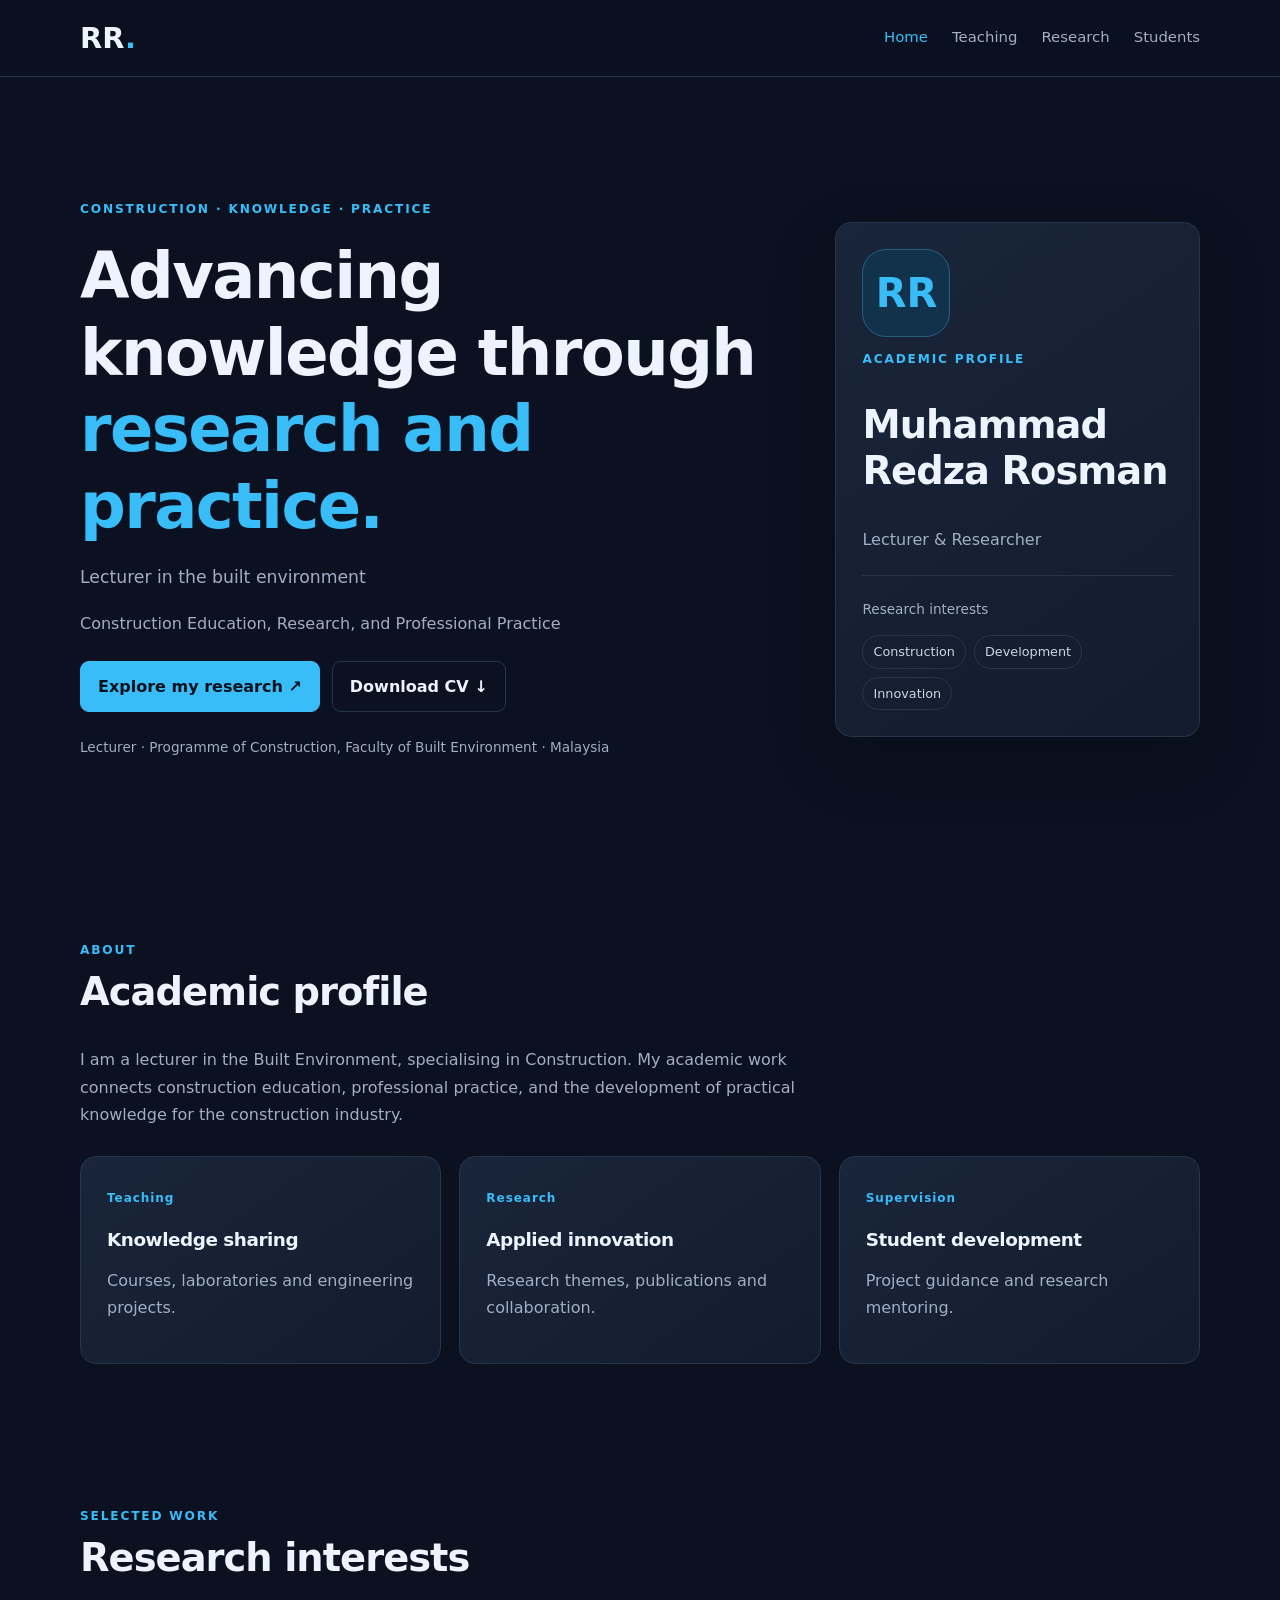
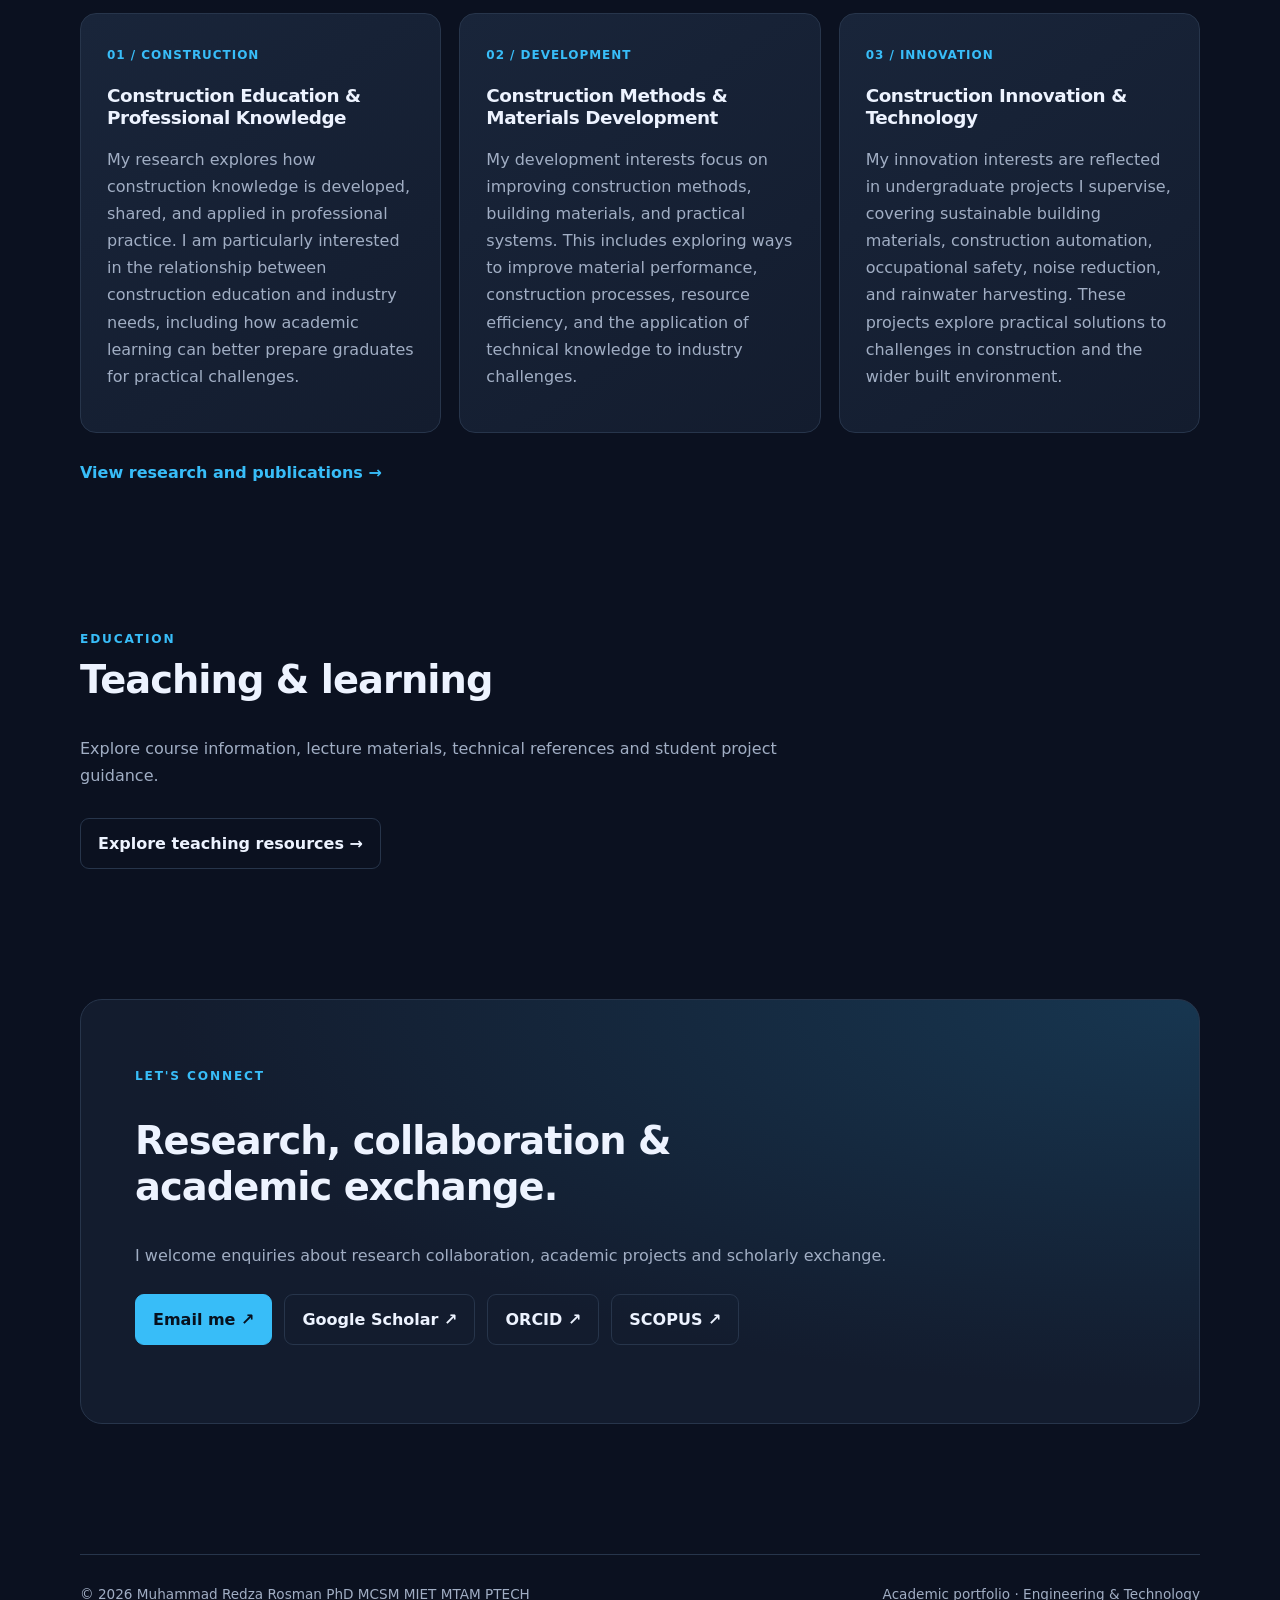
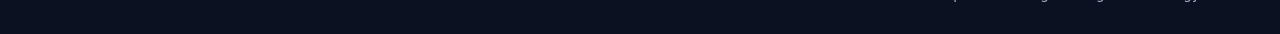
==== index.html @ bf87e96a "Update index.html" ====
<!DOCTYPE html>
<html lang="en">
<head>
  <meta charset="UTF-8">
  <meta name="viewport" content="width=device-width, initial-scale=1">
  <meta name="description" content="Redza Rosman, Academic profile, construction, knowledge, practice.">
  <title>Redza Rosman | Lecturer & Researcher</title>
  <link rel="stylesheet" href="style.css">
</head>
<body>
  <header class="site-header">
    <nav class="nav container" aria-label="Main navigation">
      <a class="brand" href="index.html">RR<span>.</span></a>
      <div class="nav-links">
        <a href="index.html" aria-current="page">Home</a>
        <a href="teaching.html">Teaching</a>
        <a href="research.html">Research</a>
        <a href="students.html">Students</a>
      </div>
    </nav>
  </header>

  <main>
    <section class="hero container">
      <div class="hero-copy">
        <p class="eyebrow">CONSTRUCTION · KNOWLEDGE · PRACTICE</p>
        <h1>Advancing knowledge through <span>research and practice.</span></h1>
        <p class="lead">
          Lecturer in the built environment</p>
        <p>Construction Education, Research, and Professional Practice</p>
        </p>
        <div class="actions">
          <a class="button primary" href="research.html">Explore my research ↗</a>
          <a class="button secondary" href="assets/cv.pdf">Download CV ↓</a>
        </div>
        <p class="muted small">Lecturer · Programme of Construction, Faculty of Built Environment · Malaysia</p>
      </div>
      <aside class="profile-card">
        <div class="avatar">RR</div>
        <p class="eyebrow">ACADEMIC PROFILE</p>
        <h2>Muhammad Redza Rosman</h2>
        <p class="muted">Lecturer & Researcher</p>
        <div class="profile-line"></div>
        <p class="small">Research interests</p>
        <div class="tags">
          <span>Construction</span>
          <span>Development</span>
          <span>Innovation</span>
        </div>
      </aside>
    </section>

    <section class="section container" id="about">
      <div class="section-heading">
        <p class="eyebrow">ABOUT</p>
        <h2>Academic profile</h2>
      </div>
      <p class="section-intro">
        I am a lecturer in the Built Environment, specialising in Construction. My academic work connects construction education, professional practice, and the development of practical knowledge for the construction industry.
      </p>
      <div class="stats-grid">
        <article class="stat-card">
          <span class="stat-label">Teaching</span>
          <h3>Knowledge sharing</h3>
          <p>Courses, laboratories and engineering projects.</p>
        </article>
        <article class="stat-card">
          <span class="stat-label">Research</span>
          <h3>Applied innovation</h3>
          <p>Research themes, publications and collaboration.</p>
        </article>
        <article class="stat-card">
          <span class="stat-label">Supervision</span>
          <h3>Student development</h3>
          <p>Project guidance and research mentoring.</p>
        </article>
      </div>
    </section>

    <section class="section container" id="research">
      <div class="section-heading">
        <p class="eyebrow">SELECTED WORK</p>
        <h2>Research interests</h2>
      </div>
      <div class="card-grid">
        <article class="content-card">
          <span class="card-number">01 / CONSTRUCTION</span>
          <h3>Construction Education & Professional Knowledge</h3>
          <p>My research explores how construction knowledge is developed, shared, and applied in professional practice. I am particularly interested in the relationship between construction education and industry needs, including how academic learning can better prepare graduates for practical challenges.</p>
        </article>
        <article class="content-card">
          <span class="card-number">02 / DEVELOPMENT</span>
          <h3>Construction Methods & Materials Development</h3>
          <p>My development interests focus on improving construction methods, building materials, and practical systems. This includes exploring ways to improve material performance, construction processes, resource efficiency, and the application of technical knowledge to industry challenges.</p>
        </article>
        <article class="content-card">
          <span class="card-number">03 / INNOVATION</span>
          <h3>Construction Innovation & Technology</h3>
          <p>My innovation interests are reflected in undergraduate projects I supervise, covering sustainable building materials, construction automation, occupational safety, noise reduction, and rainwater harvesting. These projects explore practical solutions to challenges in construction and the wider built environment.</p>
        </article>
      </div>
      <a class="text-link" href="research.html">View research and publications →</a>
    </section>

    <section class="section container" id="teaching">
      <div class="section-heading">
        <p class="eyebrow">EDUCATION</p>
        <h2>Teaching & learning</h2>
      </div>
      <p class="section-intro">
        Explore course information, lecture materials, technical
        references and student project guidance.
      </p>
      <a class="button secondary" href="teaching.html">Explore teaching resources →</a>
    </section>

    <section class="section container" id="contact">
      <div class="contact-panel">
        <p class="eyebrow">LET'S CONNECT</p>
        <h2>Research, collaboration & academic exchange.</h2>
        <p class="muted">
          I welcome enquiries about research collaboration,
          academic projects and scholarly exchange.
        </p>
        <div class="actions">
          <a class="button primary"
             href="mailto:redza508@uitm.edu.my">Email me ↗</a>
          <a class="button secondary"
             href="https://scholar.google.com/citations?user=JS0eDsMAAAAJ&hl=en">Google Scholar ↗</a>
          <a class="button secondary"
             href="https://orcid.org/0000-0002-1961-3638">ORCID ↗</a>
          <a class="button secondary"
             href="https://www.scopus.com/authid/detail.uri?authorId=56223762200">SCOPUS ↗</a>
        </div>
      </div>
    </section>
  </main>

  <footer class="site-footer container">
    <span>© <span id="year">2026</span> Muhammad Redza Rosman PhD MCSM MIET MTAM PTECH</span>
    <span>Academic portfolio · Engineering & Technology</span>
  </footer>
  <script>
    document.getElementById("year").textContent =
      new Date().getFullYear();
  </script>
</body>
</html>
---- style.css ----
:root {
  color-scheme: dark;
  --bg: #0b1120;
  --panel: #131c2e;
  --panel-light: #19253a;
  --text: #edf3ff;
  --muted: #a1aec4;
  --accent: #38bdf8;
  --border: #27354b;
  --radius: 16px;
  --max-width: 1120px;
}

* { box-sizing: border-box; }

html {
  scroll-behavior: smooth;
  scroll-padding-top: 90px;
}

body {
  margin: 0;
  background: var(--bg);
  color: var(--text);
  font-family: Inter, system-ui, -apple-system, "Segoe UI", sans-serif;
  line-height: 1.7;
}

a { color: var(--accent); text-decoration: none; }
a:hover { color: #bae6fd; }
a:focus-visible {
  outline: 2px solid var(--accent);
  outline-offset: 4px;
}

.container {
  width: min(var(--max-width), calc(100% - 40px));
  margin-inline: auto;
}

.site-header {
  position: sticky;
  top: 0;
  z-index: 10;
  background: rgb(11 17 32 / 92%);
  border-bottom: 1px solid var(--border);
  backdrop-filter: blur(14px);
}

.nav {
  min-height: 76px;
  display: flex;
  align-items: center;
  justify-content: space-between;
  gap: 24px;
}

.brand {
  font-size: 1.8rem;
  font-weight: 800;
  color: var(--text);
}

.brand span { color: var(--accent); }

.nav-links {
  display: flex;
  gap: 24px;
  flex-wrap: wrap;
}

.nav-links a {
  color: var(--muted);
  font-size: .93rem;
}

.nav-links a:hover,
.nav-links a[aria-current="page"] { color: var(--accent); }

.hero {
  display: grid;
  grid-template-columns: minmax(0, 1.5fr) minmax(260px, .8fr);
  align-items: center;
  gap: 72px;
  padding-block: 110px 90px;
}

.eyebrow {
  color: var(--accent);
  font-size: .76rem;
  font-weight: 750;
  letter-spacing: .15em;
}

h1, h2, h3 { line-height: 1.2; letter-spacing: -.025em; }
h1 { font-size: clamp(2.5rem, 5vw, 4.4rem); margin: 18px 0; }
h1 span { color: var(--accent); }
h2 { font-size: clamp(1.8rem, 3vw, 2.5rem); }
h3 { font-size: 1.15rem; }
p { color: var(--muted); }

.lead { max-width: 650px; font-size: 1.08rem; }
.small { font-size: .85rem; }
.muted { color: var(--muted); }

.actions {
  display: flex;
  flex-wrap: wrap;
  gap: 12px;
  margin-block: 24px;
}

.button {
  display: inline-flex;
  align-items: center;
  justify-content: center;
  border: 1px solid var(--border);
  border-radius: 9px;
  padding: 11px 17px;
  font-weight: 650;
  transition: transform .2s, background .2s;
}

.button:hover { transform: translateY(-2px); }
.button.primary { background: var(--accent); color: #07111e; border-color: var(--accent); }
.button.secondary { background: transparent; color: var(--text); }
.button.secondary:hover { background: var(--panel-light); }

.profile-card, .stat-card, .content-card {
  background: linear-gradient(145deg, var(--panel-light), var(--panel));
  border: 1px solid var(--border);
  border-radius: var(--radius);
  padding: 26px;
}

.profile-card { box-shadow: 0 24px 70px #0003; }
.avatar {
  width: 88px;
  height: 88px;
  display: grid;
  place-items: center;
  border-radius: 24px;
  background: #12314b;
  border: 1px solid #256080;
  color: var(--accent);
  font-size: 2.5rem;
  font-weight: 800;
}

.profile-line { border-top: 1px solid var(--border); margin: 22px 0; }
.tags { display: flex; flex-wrap: wrap; gap: 8px; }
.tags span {
  font-size: .8rem;
  padding: 5px 10px;
  border-radius: 20px;
  border: 1px solid var(--border);
  color: #cbd5e1;
}

.section { padding-block: 65px; }
.section-heading { margin-bottom: 26px; }
.section-heading .eyebrow { margin-bottom: 8px; }
.section-heading h2 { margin-top: 0; }
.section-intro { max-width: 780px; margin-bottom: 28px; }

.stats-grid, .card-grid {
  display: grid;
  grid-template-columns: repeat(3, minmax(0, 1fr));
  gap: 18px;
}

.stat-label, .card-number {
  color: var(--accent);
  font-size: .75rem;
  font-weight: 750;
  letter-spacing: .08em;
}

.stat-card h3, .content-card h3 { margin-bottom: 8px; }
.content-card { transition: transform .2s, border-color .2s; }
.content-card:hover { transform: translateY(-4px); border-color: #3c6987; }

.text-link { display: inline-block; margin-top: 26px; font-weight: 700; }
.contact-panel {
  border: 1px solid var(--border);
  background: radial-gradient(ellipse at top right, #173650, var(--panel) 65%);
  border-radius: 22px;
  padding: clamp(26px, 5vw, 54px);
}
.contact-panel h2 { max-width: 700px; }

.page-hero { padding-block: 80px 36px; }
.page-hero h1 { font-size: clamp(2.4rem, 5vw, 3.8rem); }
.resource-list { display: grid; gap: 14px; }
.resource-item {
  display: flex;
  justify-content: space-between;
  gap: 20px;
  align-items: center;
  background: var(--panel);
  border: 1px solid var(--border);
  border-radius: 12px;
  padding: 20px;
}
.resource-item h3 { margin: 0 0 5px; }
.resource-item p { margin: 0; }
.site-footer {
  display: flex;
  justify-content: space-between;
  gap: 18px;
  flex-wrap: wrap;
  border-top: 1px solid var(--border);
  padding-block: 28px;
  margin-top: 65px;
  color: var(--muted);
  font-size: .85rem;
}

@media (max-width: 760px) {
  .nav { align-items: flex-start; padding-block: 16px; flex-direction: column; gap: 8px; }
  .nav-links { gap: 10px 18px; }
  .hero { grid-template-columns: 1fr; gap: 35px; padding-block: 65px; }
  .stats-grid, .card-grid { grid-template-columns: 1fr; }
  .section { padding-block: 42px; }
  .resource-item { align-items: flex-start; flex-direction: column; }
}

@media (prefers-reduced-motion: reduce) {
  *, *::before, *::after {
    scroll-behavior: auto !important;
    transition: none !important;
  }
}
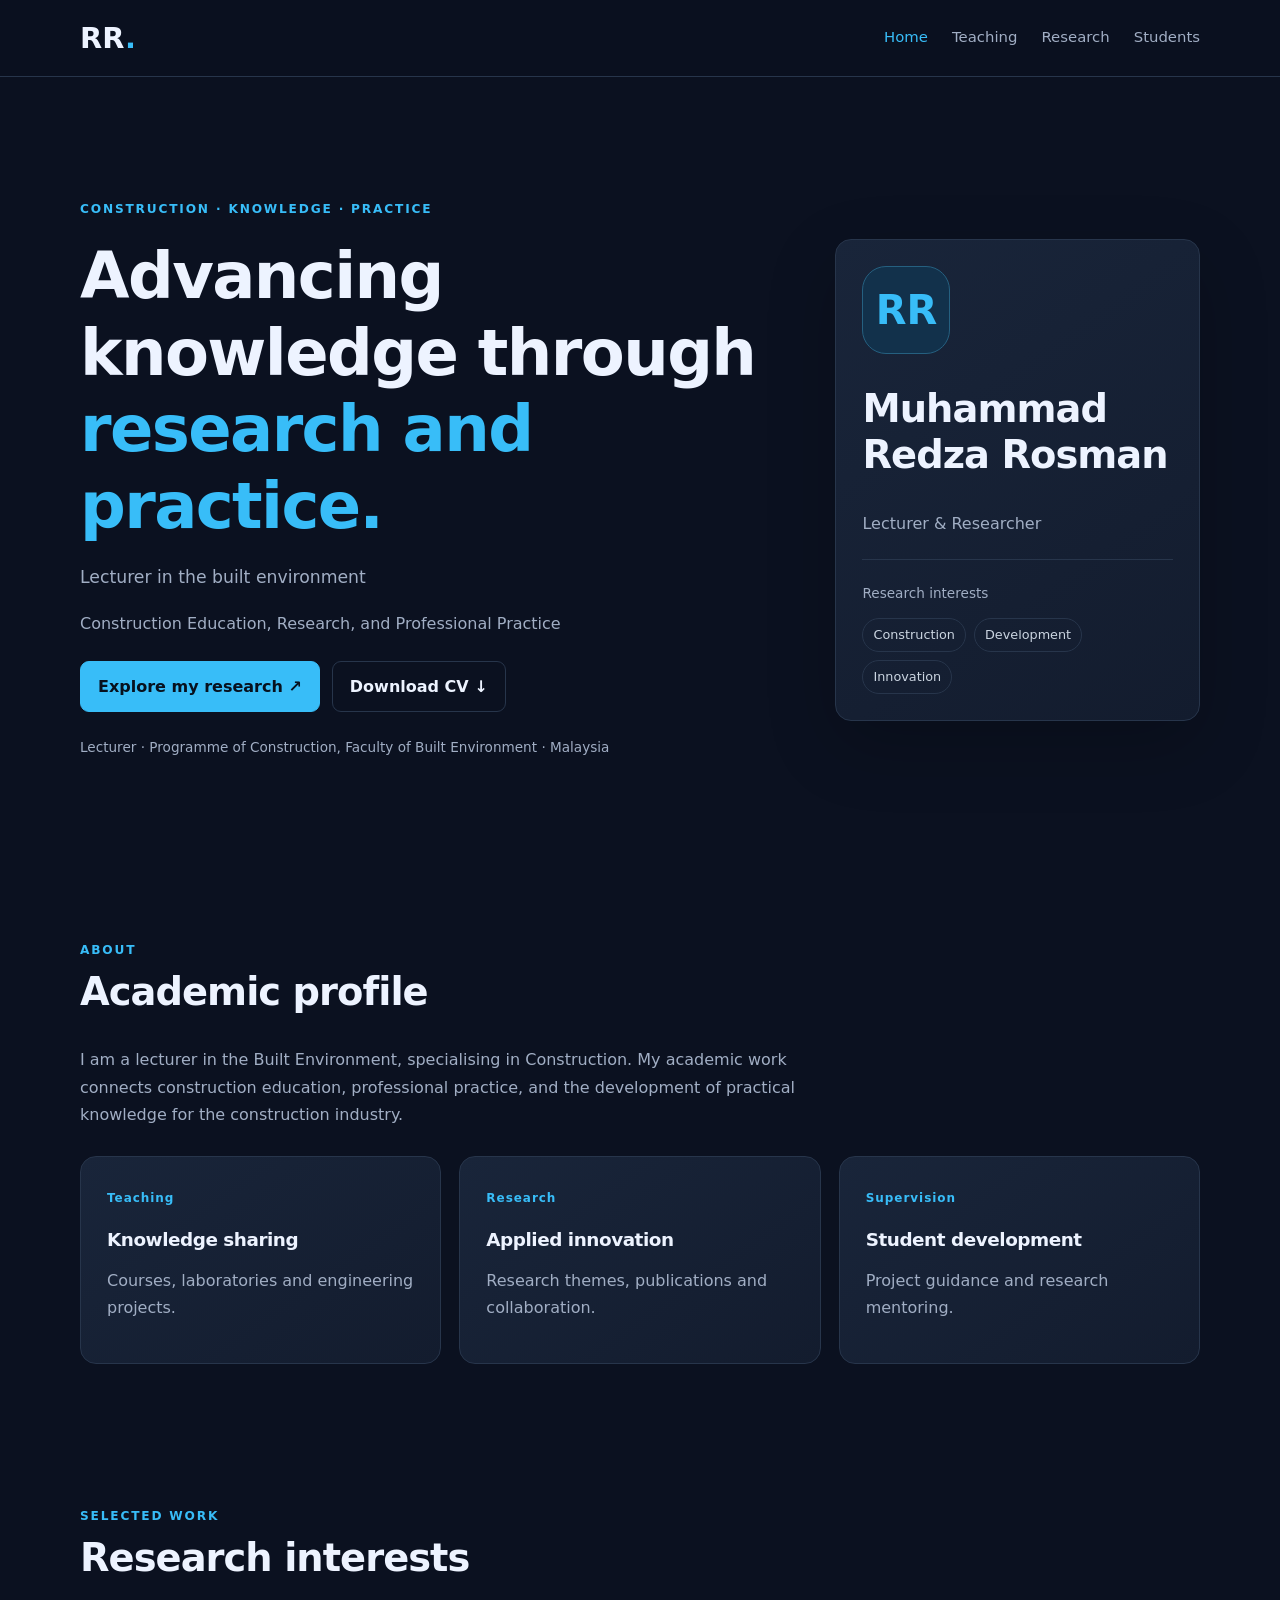
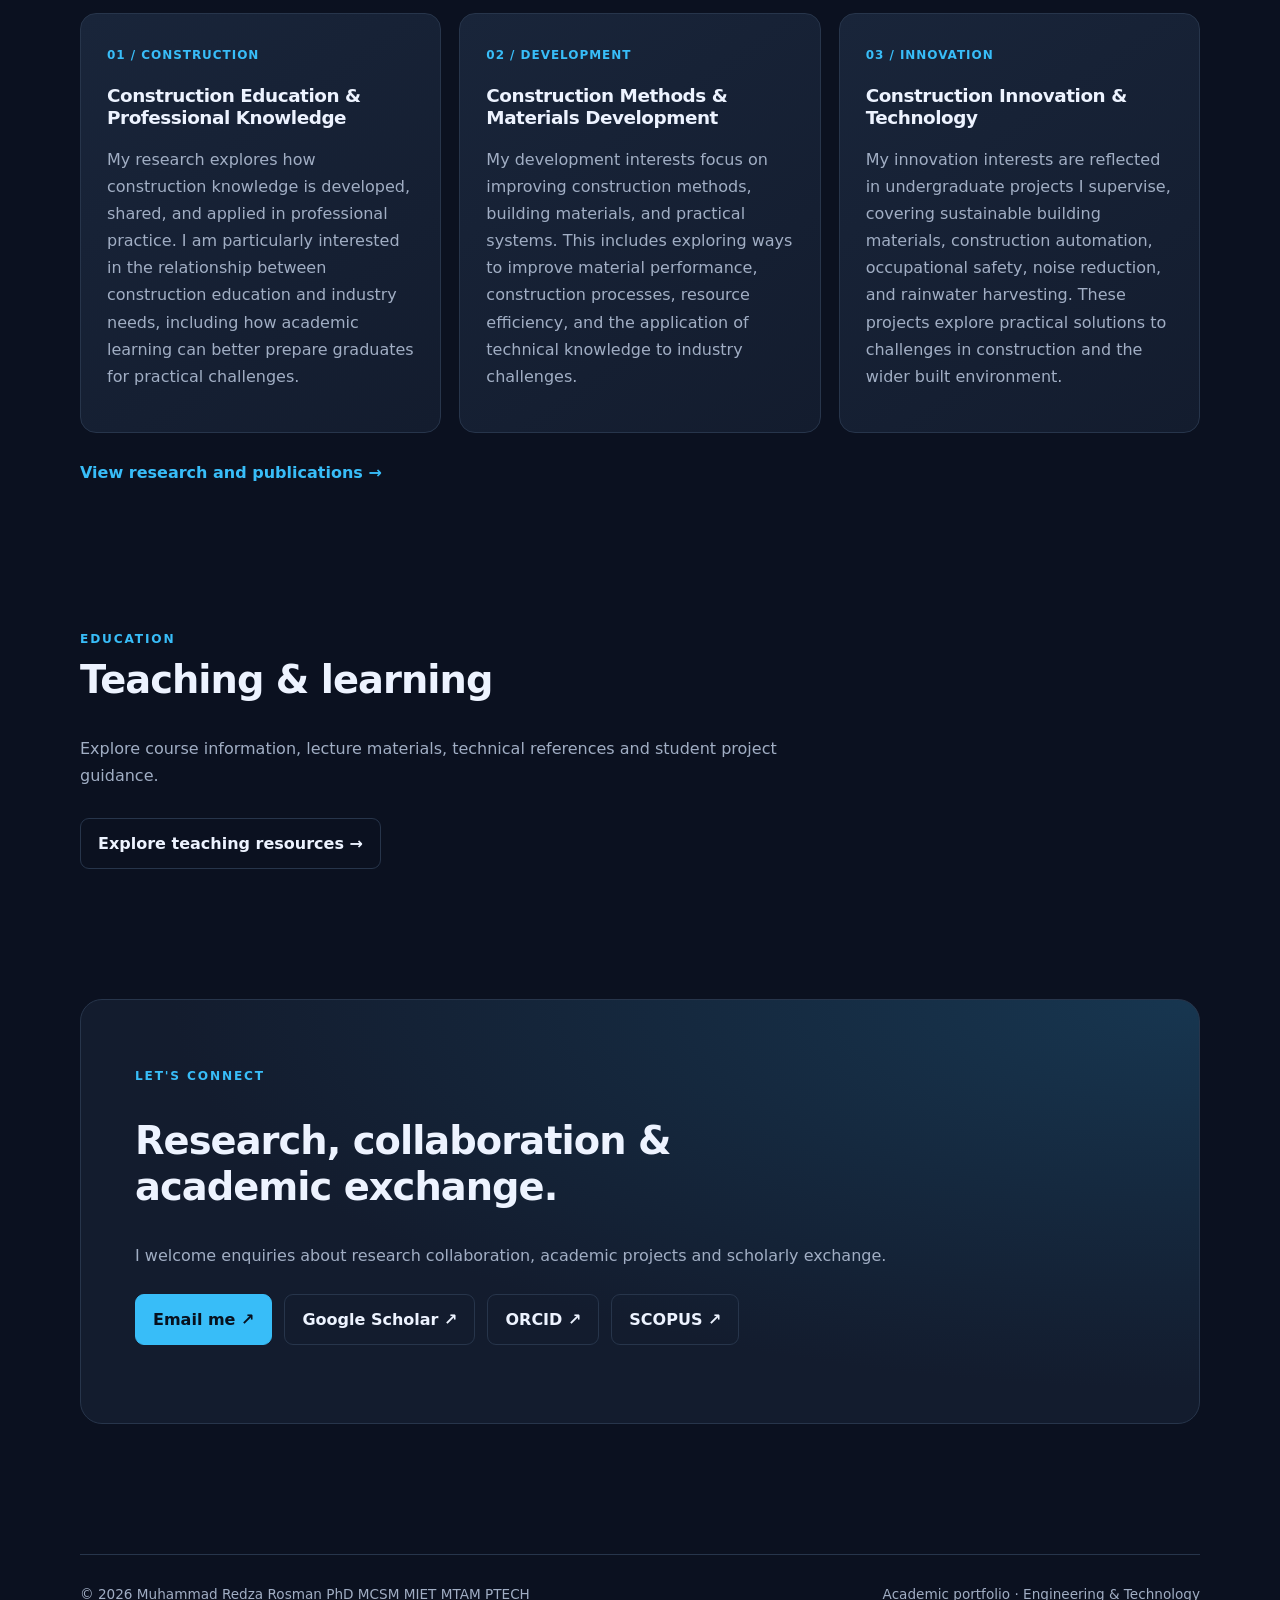
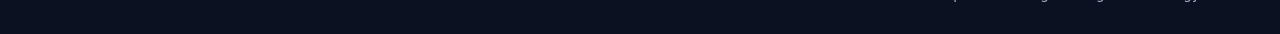
==== commit 99d6816e: "Update index.html" ====
--- a/index.html
+++ b/index.html
@@ -38,7 +38,6 @@
       </div>
       <aside class="profile-card">
         <div class="avatar">RR</div>
-        <p class="eyebrow">ACADEMIC PROFILE</p>
         <h2>Muhammad Redza Rosman</h2>
         <p class="muted">Lecturer & Researcher</p>
         <div class="profile-line"></div>
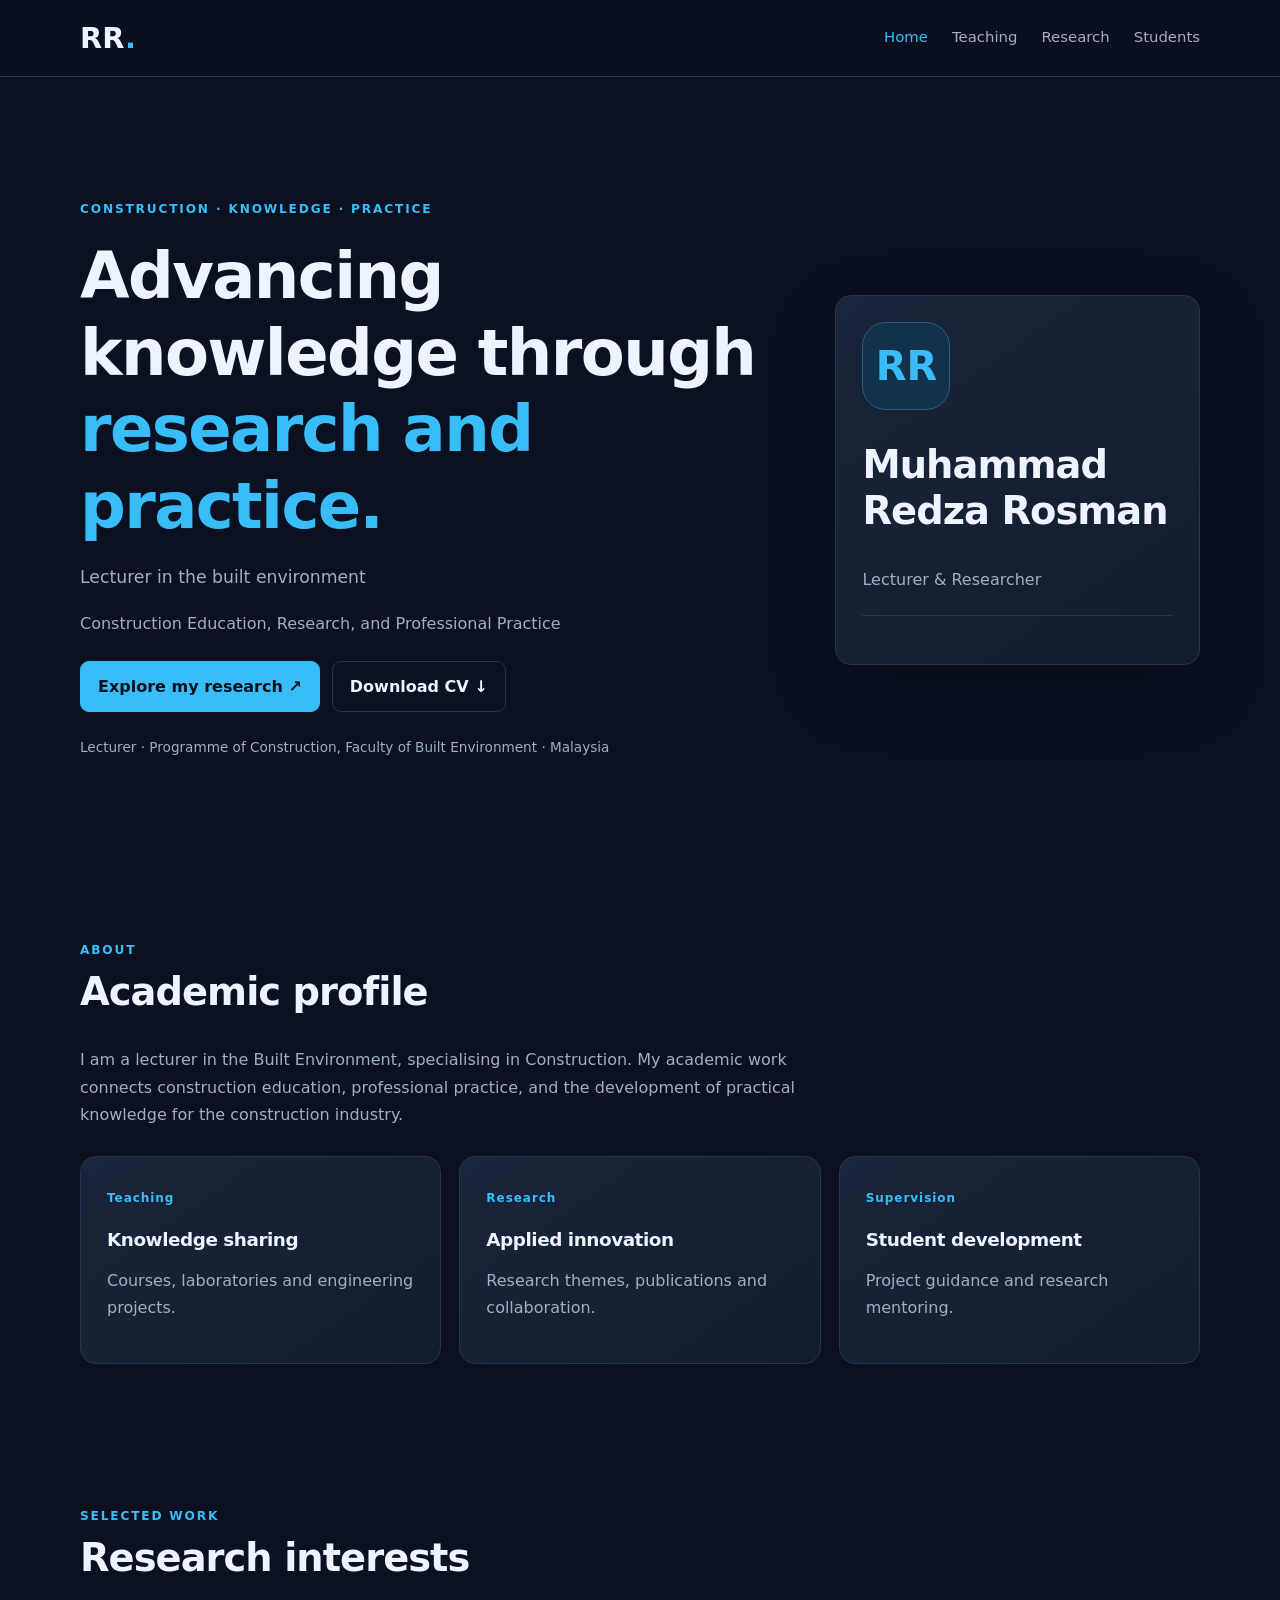
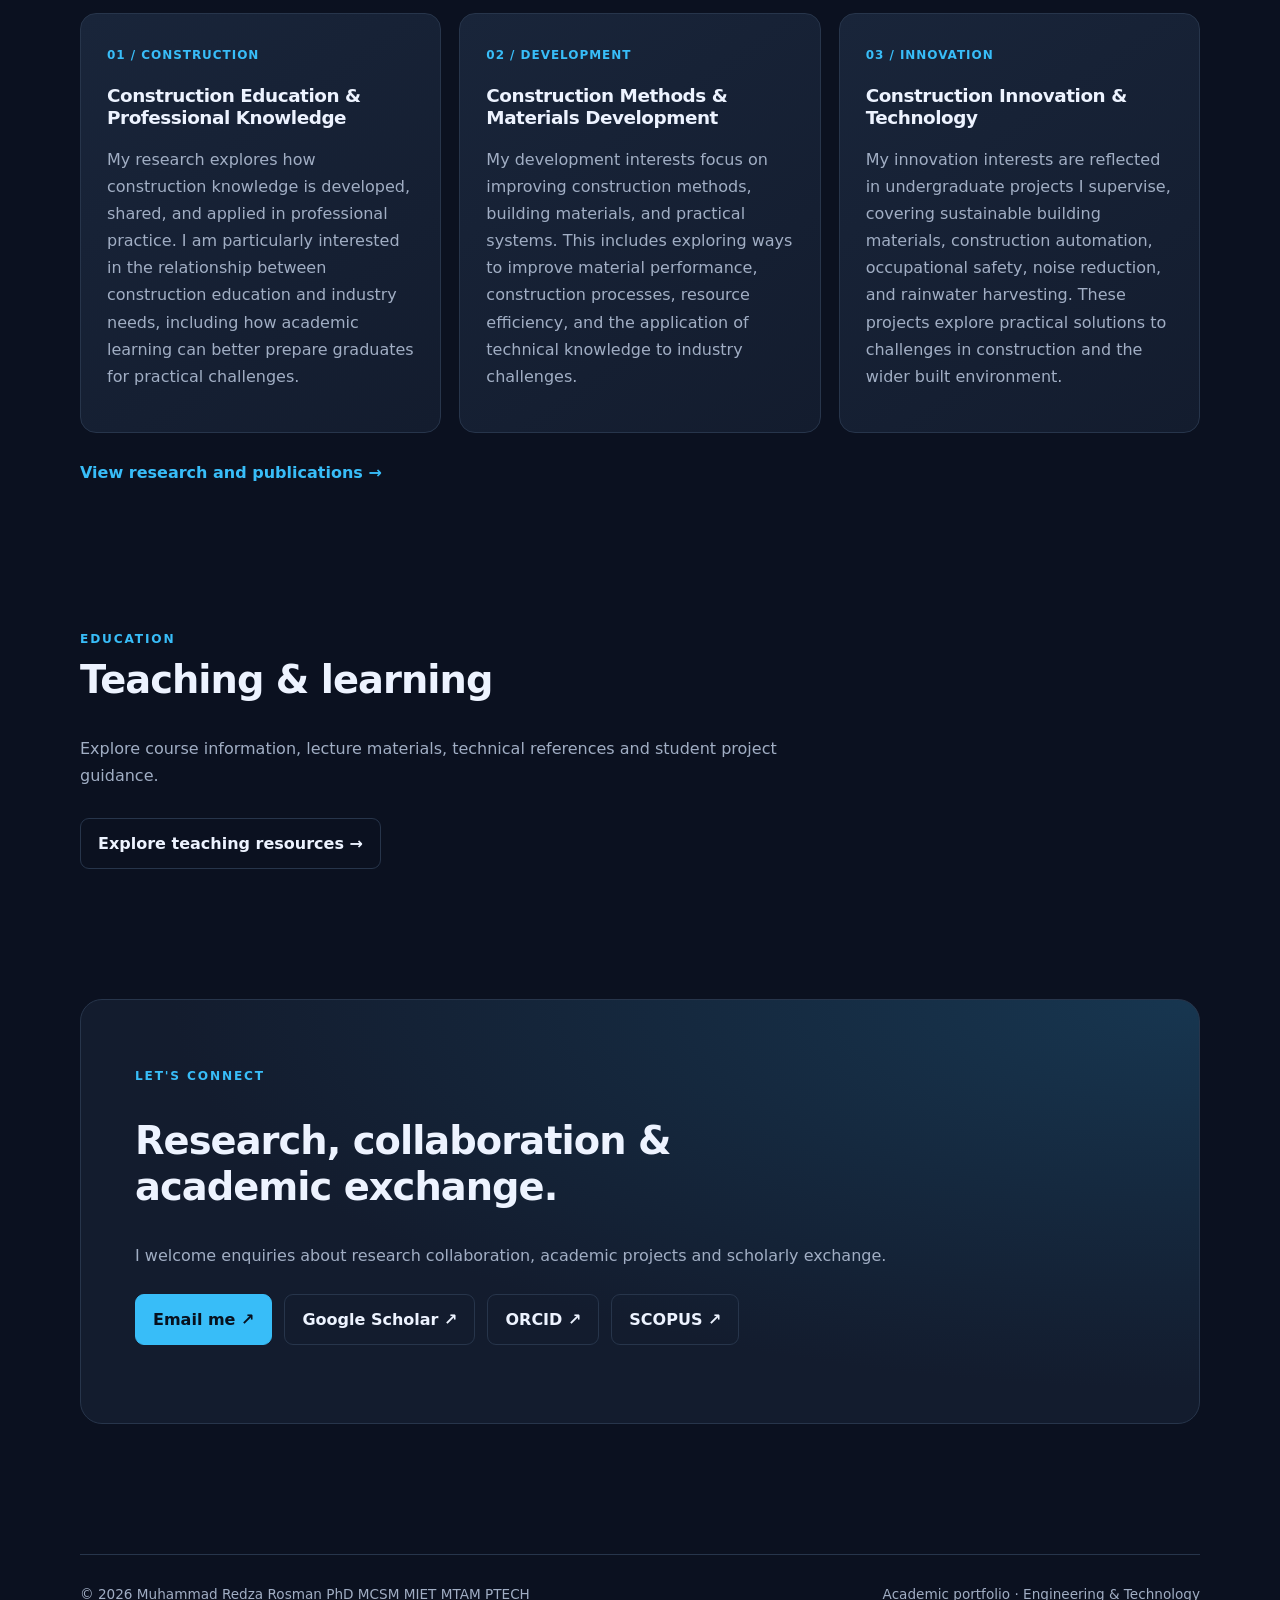
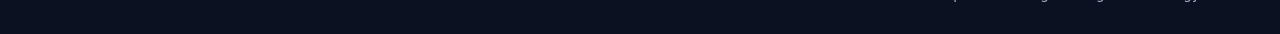
==== commit a1893ff6: "Update index.html" ====
--- a/index.html
+++ b/index.html
@@ -41,11 +41,6 @@
         <h2>Muhammad Redza Rosman</h2>
         <p class="muted">Lecturer & Researcher</p>
         <div class="profile-line"></div>
-        <p class="small">Research interests</p>
-        <div class="tags">
-          <span>Construction</span>
-          <span>Development</span>
-          <span>Innovation</span>
         </div>
       </aside>
     </section>
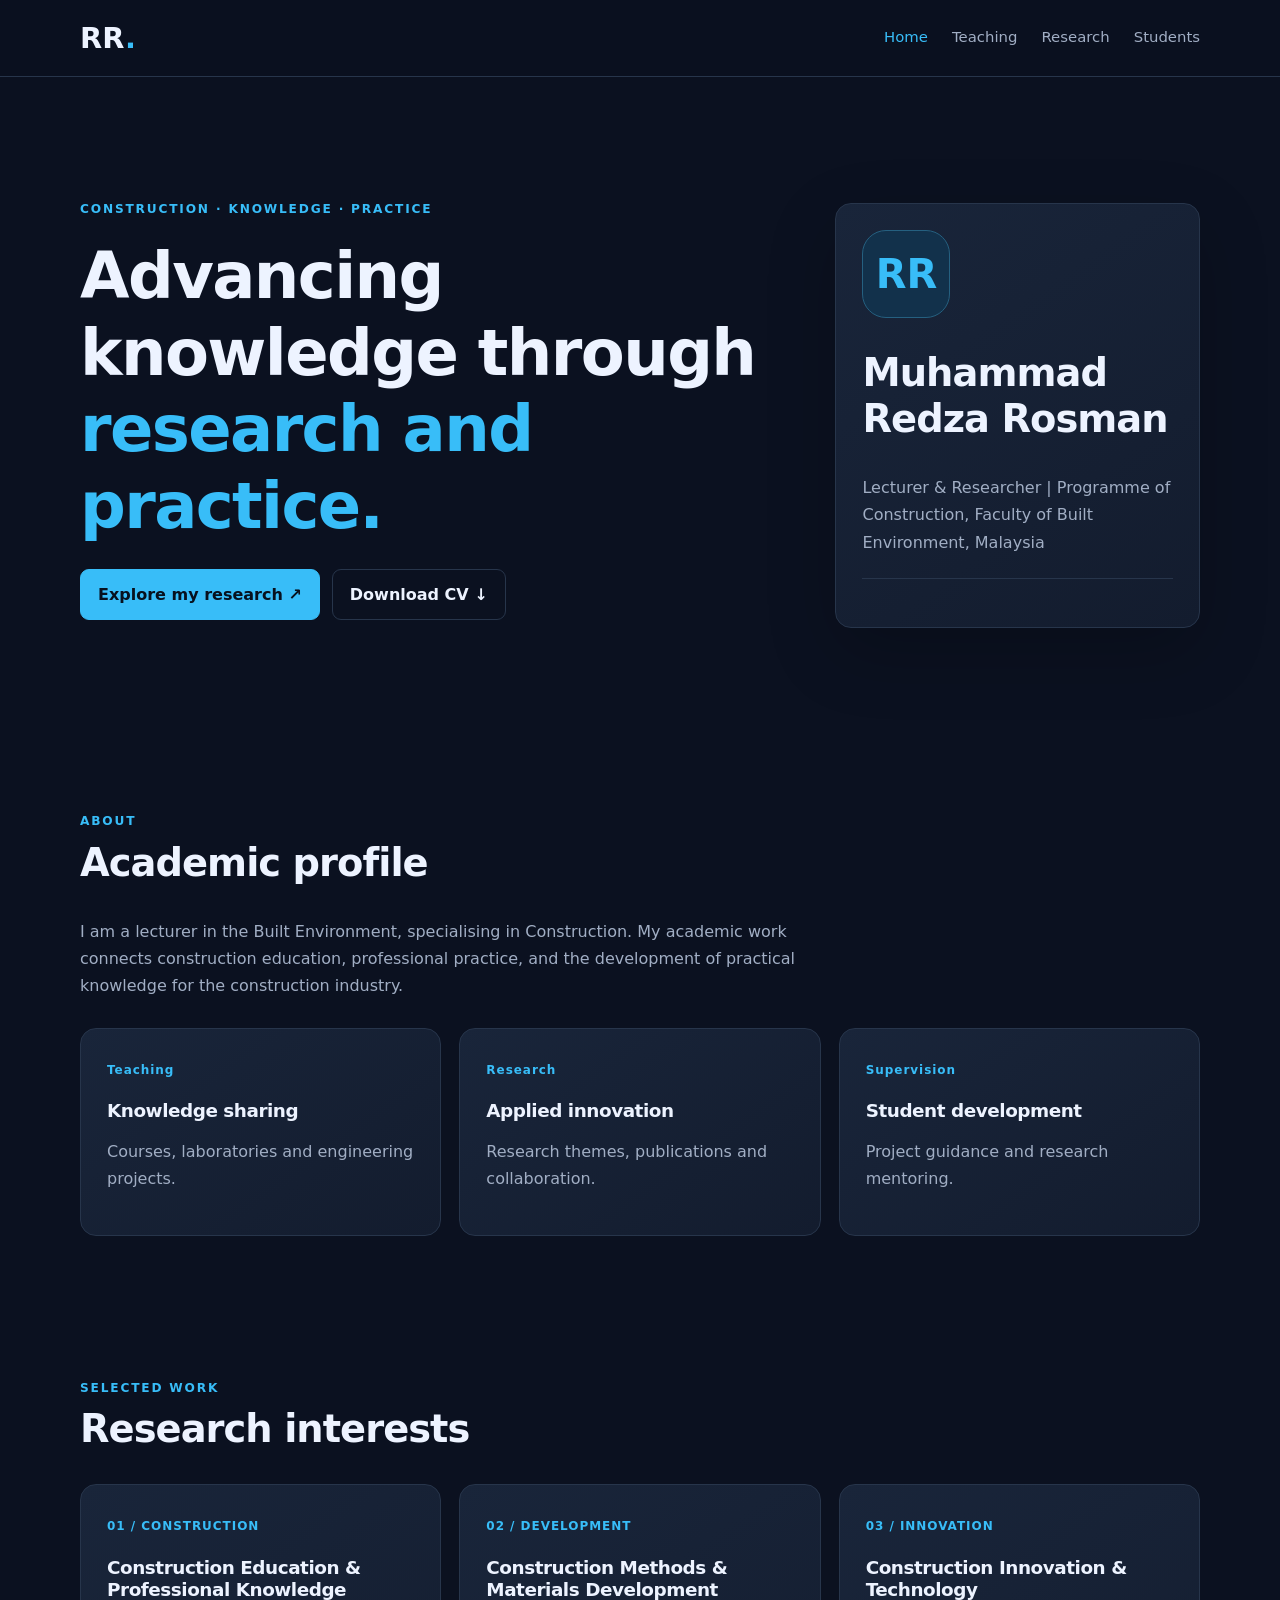
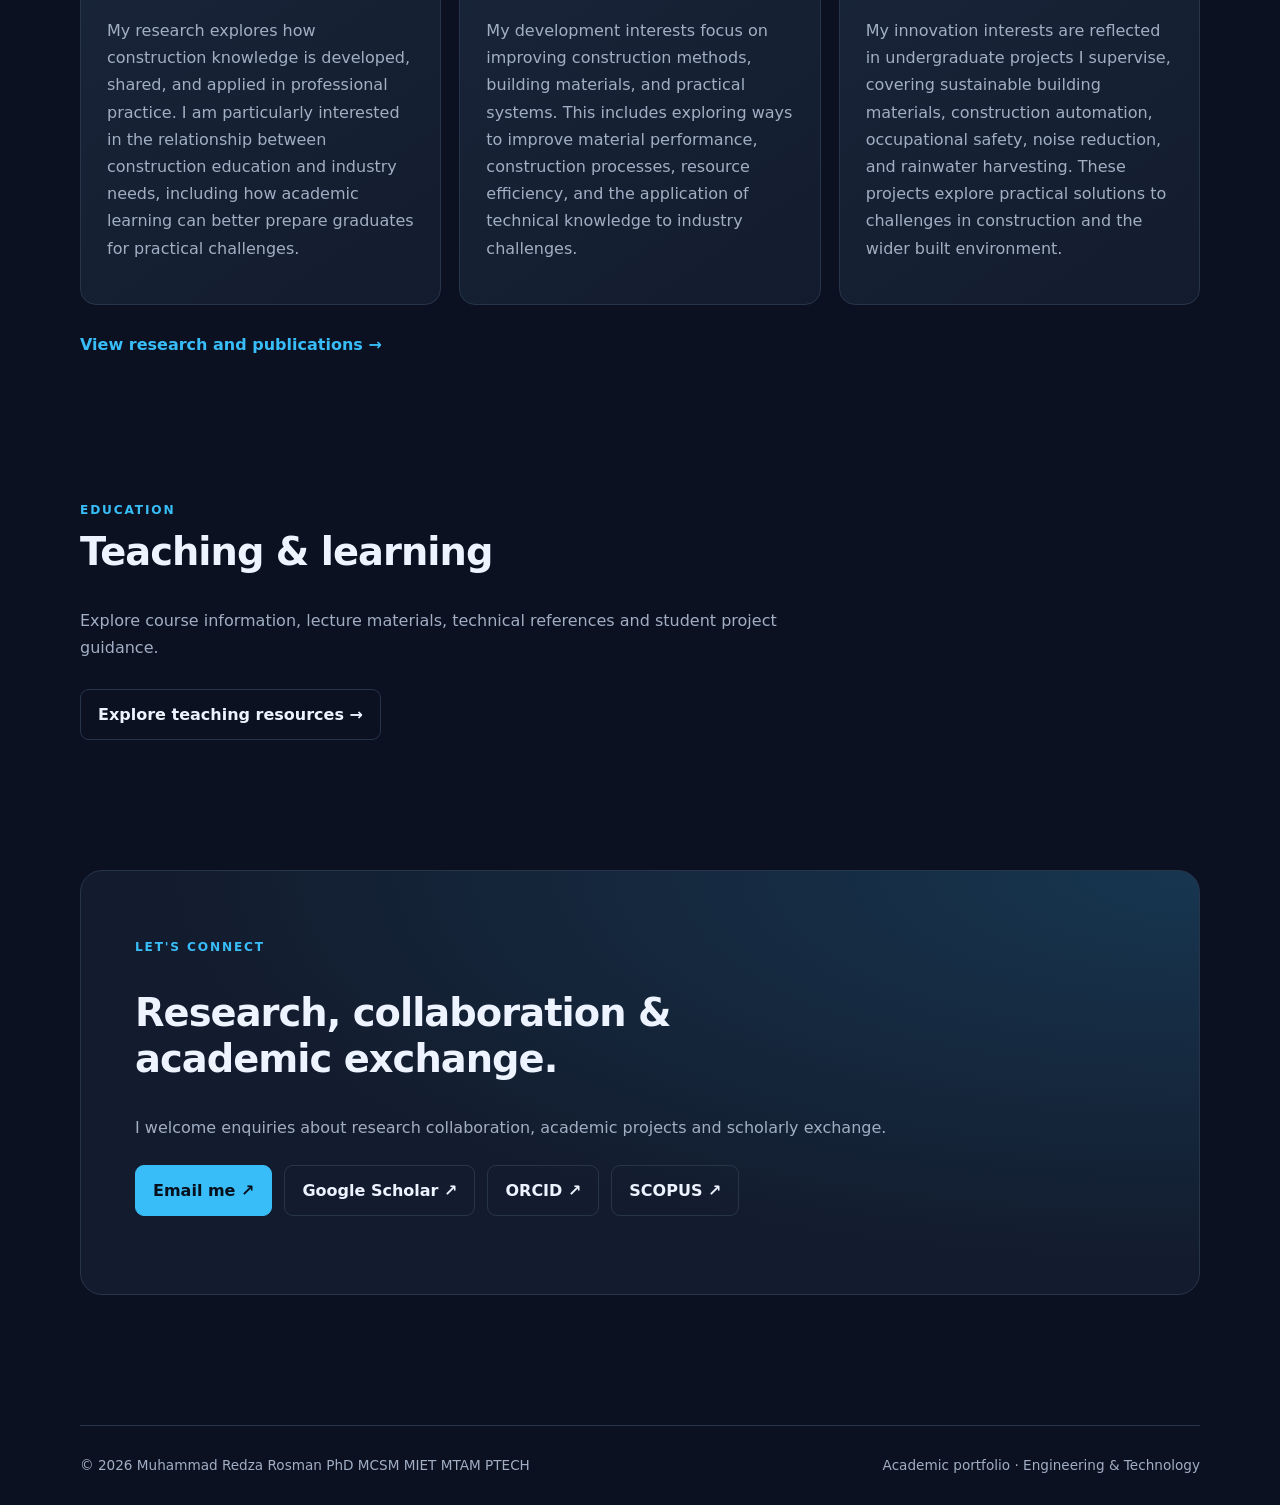
==== commit d8128a57: "Update index.html" ====
--- a/index.html
+++ b/index.html
@@ -26,20 +26,15 @@
       <div class="hero-copy">
         <p class="eyebrow">CONSTRUCTION · KNOWLEDGE · PRACTICE</p>
         <h1>Advancing knowledge through <span>research and practice.</span></h1>
-        <p class="lead">
-          Lecturer in the built environment</p>
-        <p>Construction Education, Research, and Professional Practice</p>
-        </p>
         <div class="actions">
           <a class="button primary" href="research.html">Explore my research ↗</a>
           <a class="button secondary" href="assets/cv.pdf">Download CV ↓</a>
         </div>
-        <p class="muted small">Lecturer · Programme of Construction, Faculty of Built Environment · Malaysia</p>
       </div>
       <aside class="profile-card">
         <div class="avatar">RR</div>
         <h2>Muhammad Redza Rosman</h2>
-        <p class="muted">Lecturer & Researcher</p>
+        <p class="muted">Lecturer & Researcher | Programme of Construction, Faculty of Built Environment, Malaysia</p>
         <div class="profile-line"></div>
         </div>
       </aside>
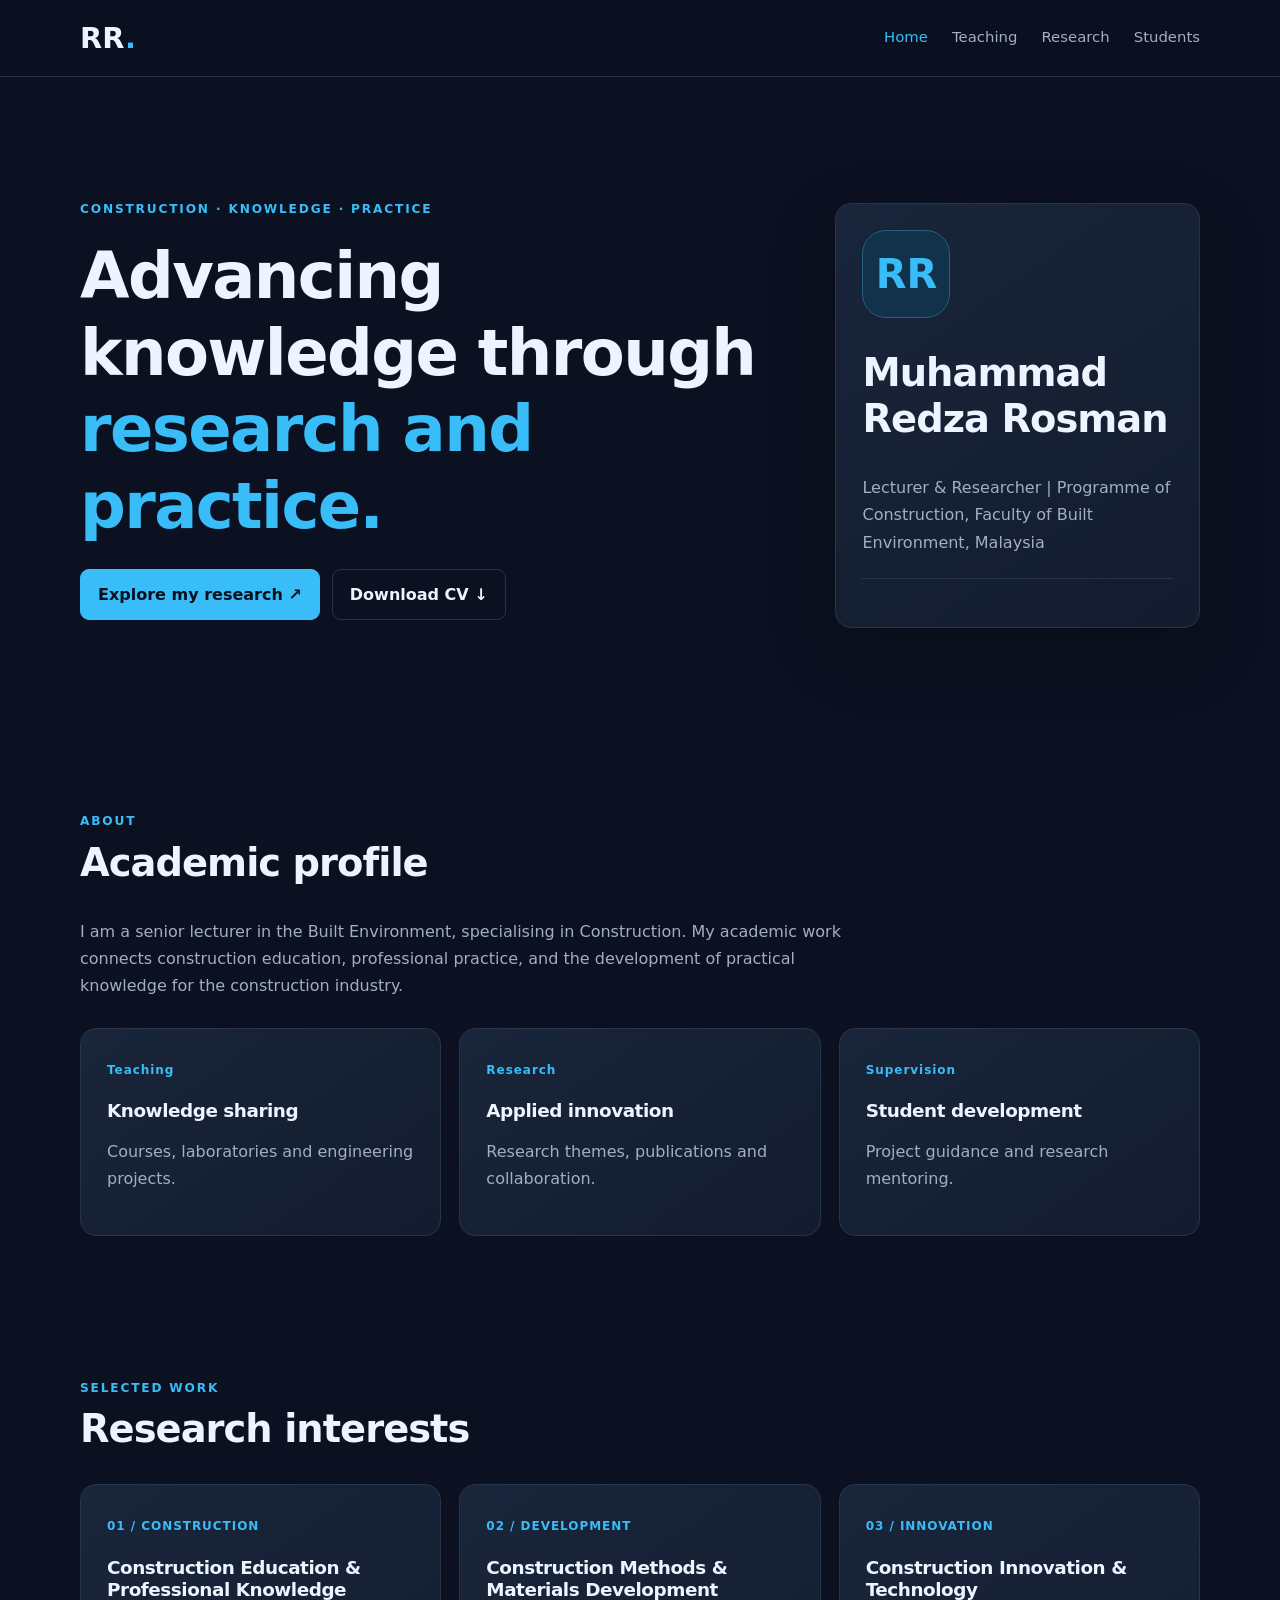
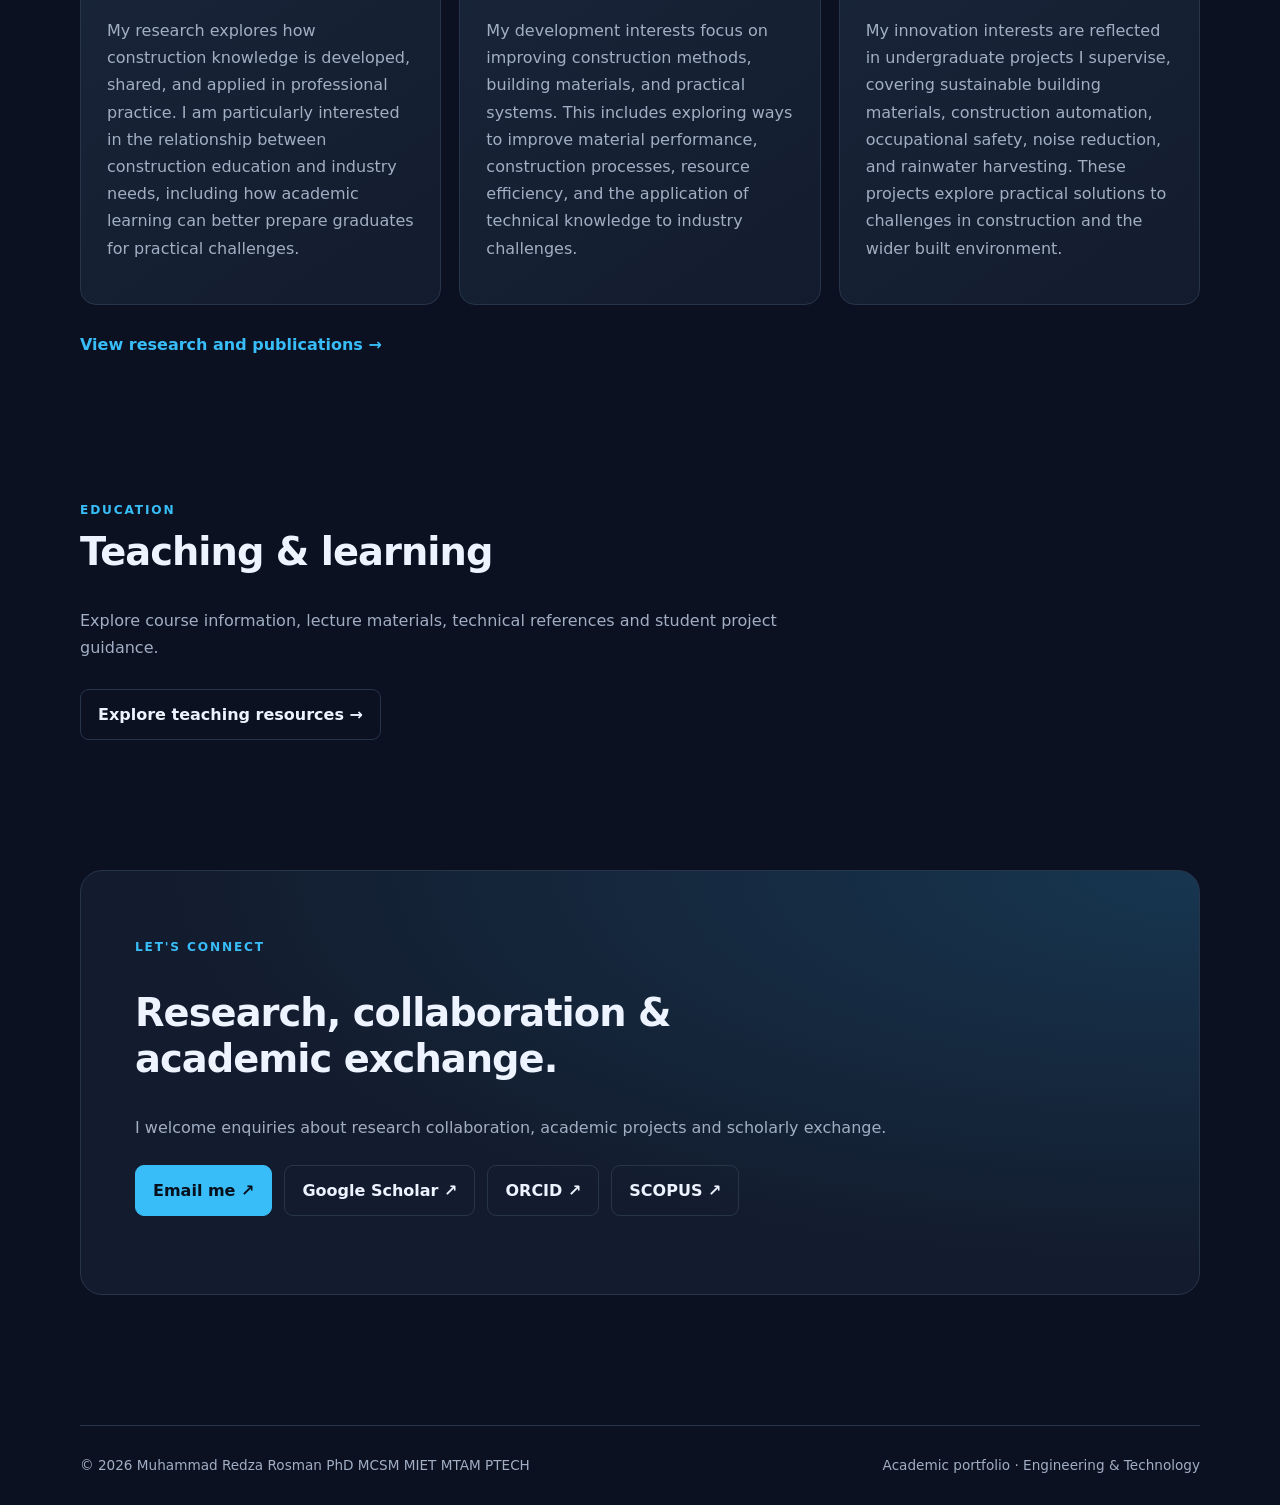
==== commit ac1bdad3: "Update index.html" ====
--- a/index.html
+++ b/index.html
@@ -5,7 +5,7 @@
   <meta charset="UTF-8">
   <meta name="viewport" content="width=device-width, initial-scale=1">
   <meta name="description" content="Redza Rosman, Academic profile, construction, knowledge, practice.">
-  <title>Redza Rosman | Lecturer & Researcher</title>
+  <title>Redza Rosman | Senior Lecturer & Researcher</title>
   <link rel="stylesheet" href="style.css">
 </head>
 <body>
@@ -46,7 +46,7 @@
         <h2>Academic profile</h2>
       </div>
       <p class="section-intro">
-        I am a lecturer in the Built Environment, specialising in Construction. My academic work connects construction education, professional practice, and the development of practical knowledge for the construction industry.
+        I am a senior lecturer in the Built Environment, specialising in Construction. My academic work connects construction education, professional practice, and the development of practical knowledge for the construction industry.
       </p>
       <div class="stats-grid">
         <article class="stat-card">
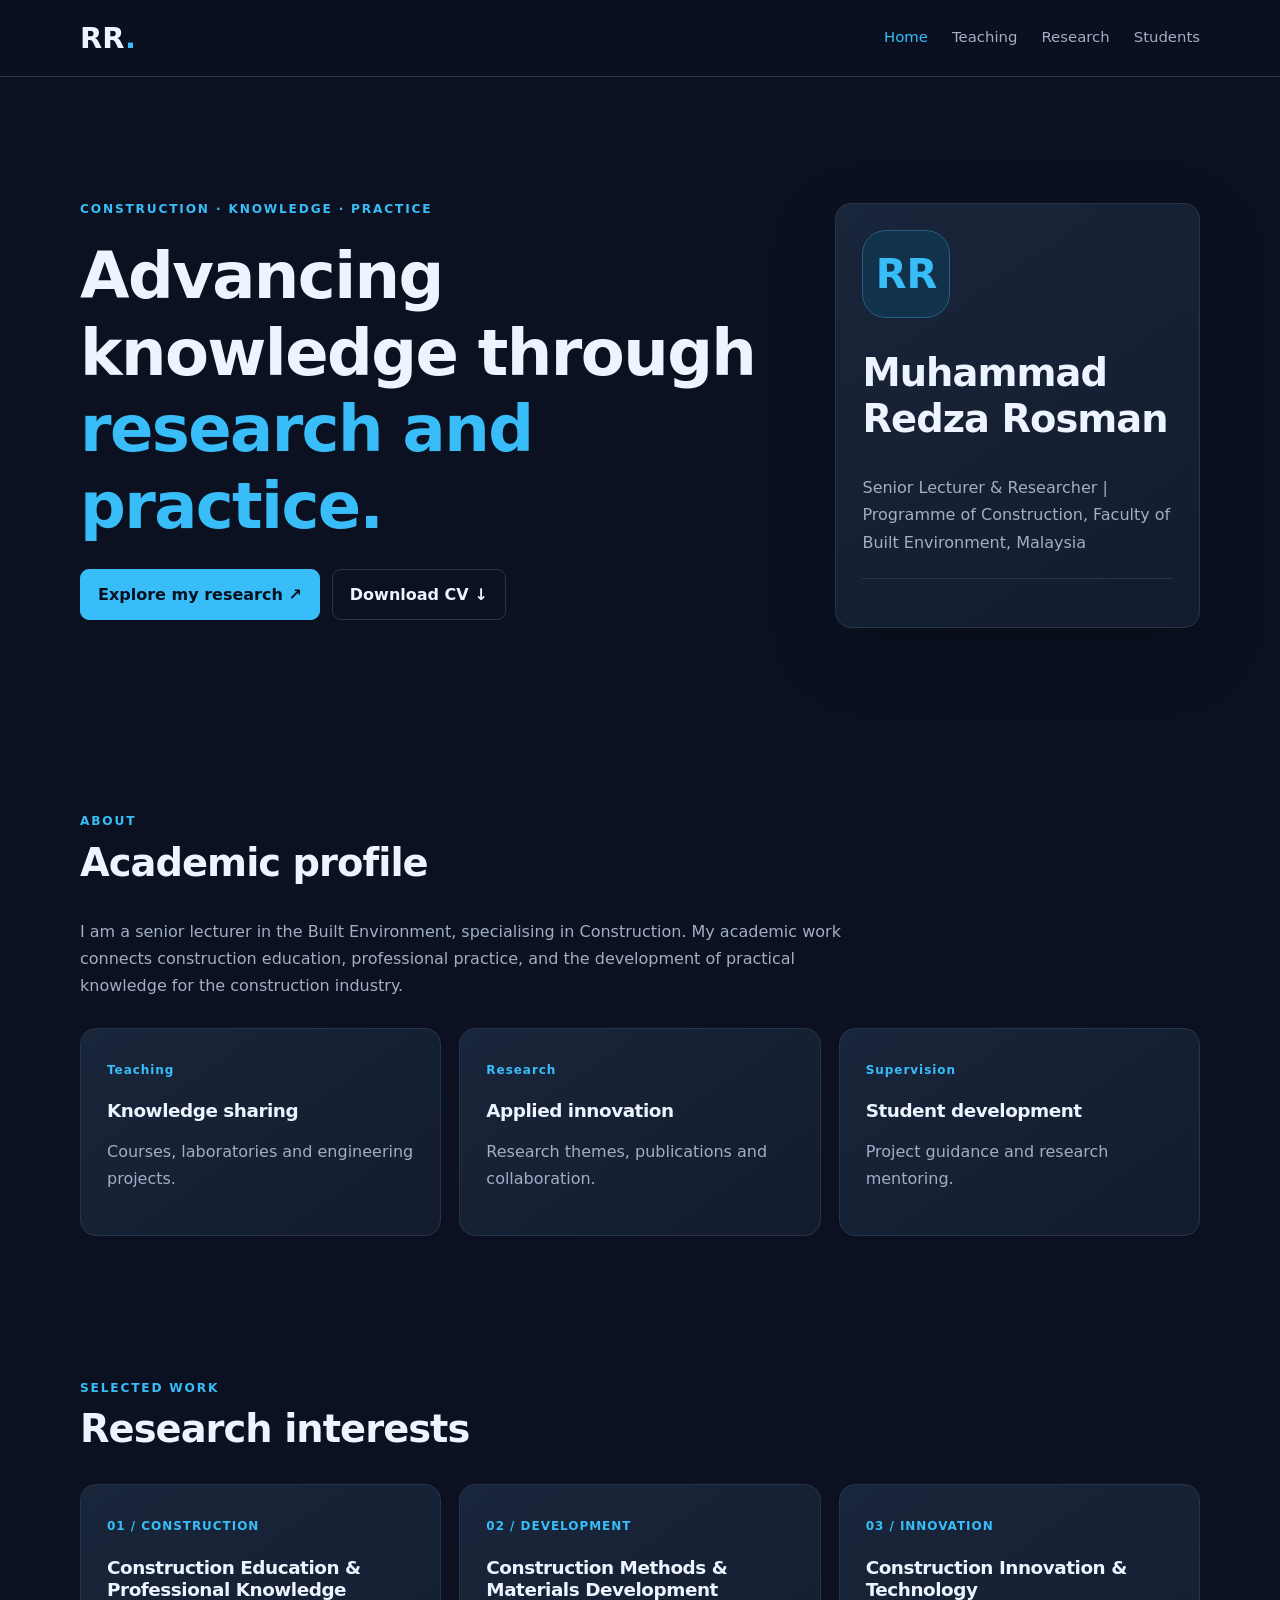
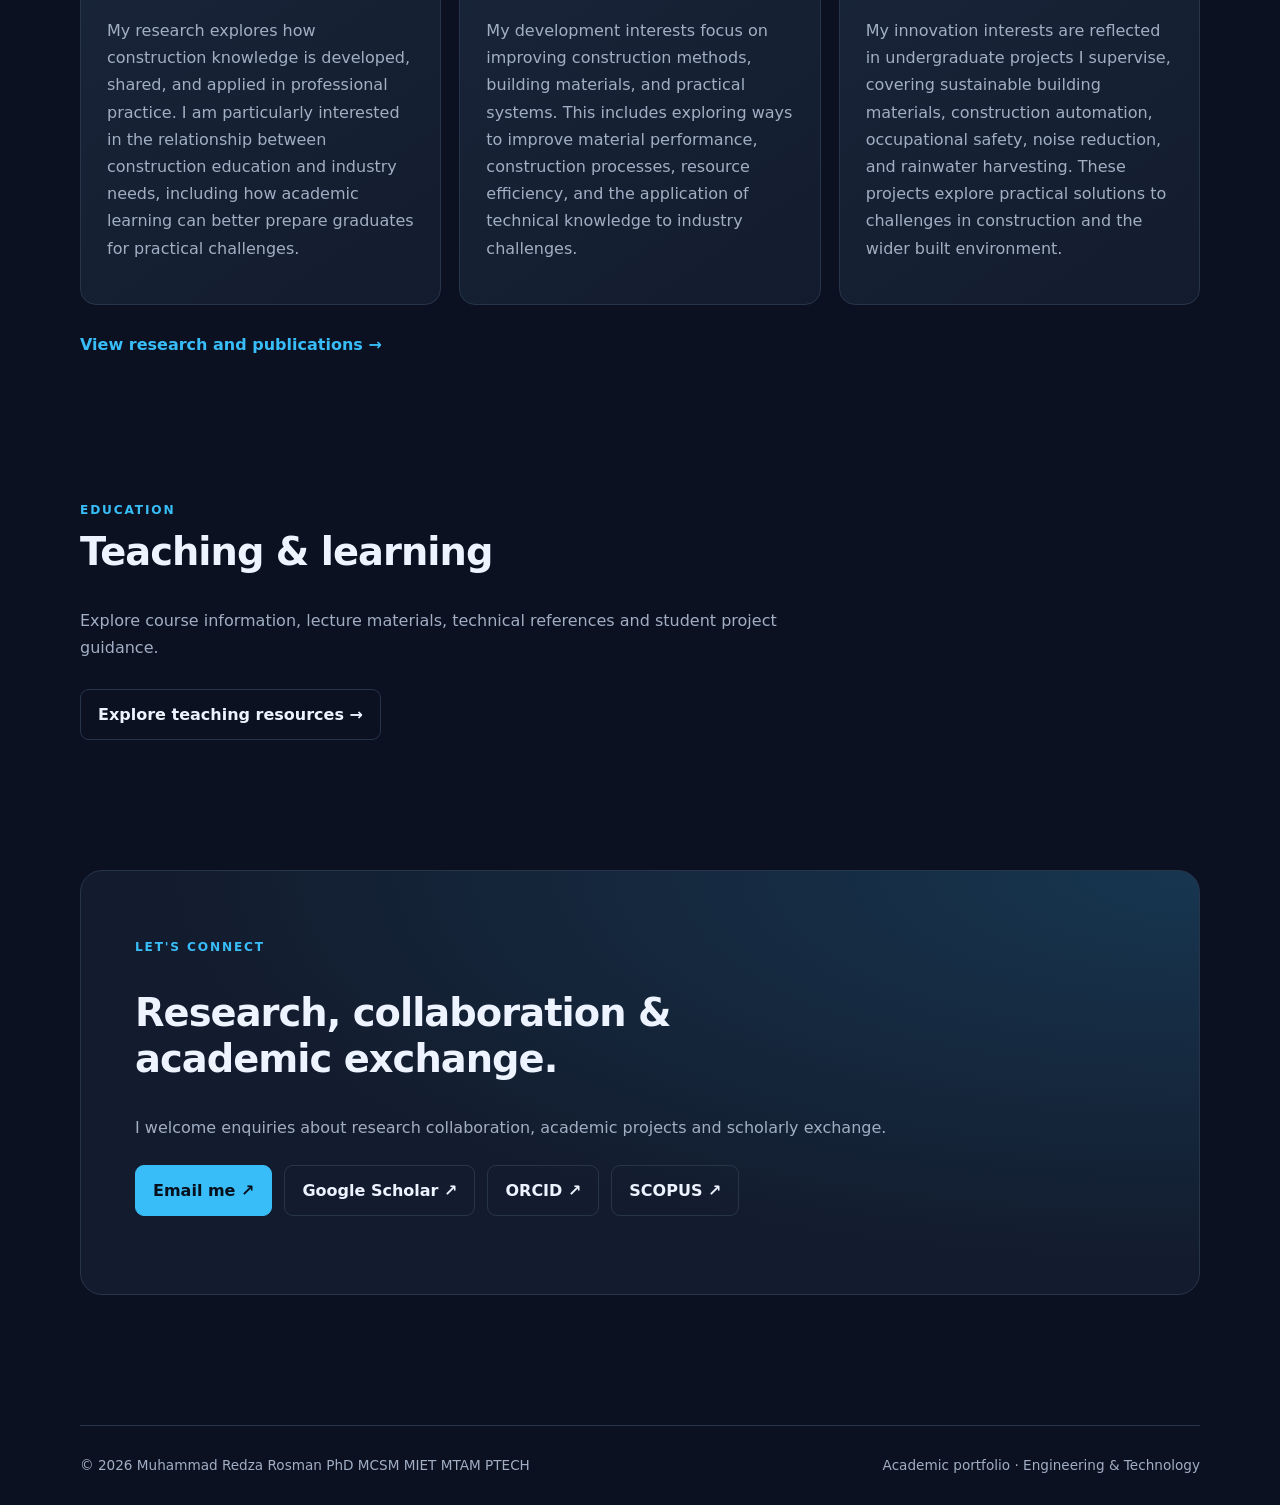
==== commit 28c2e45a: "Update index.html" ====
--- a/index.html
+++ b/index.html
@@ -34,7 +34,7 @@
       <aside class="profile-card">
         <div class="avatar">RR</div>
         <h2>Muhammad Redza Rosman</h2>
-        <p class="muted">Lecturer & Researcher | Programme of Construction, Faculty of Built Environment, Malaysia</p>
+        <p class="muted">Senior Lecturer & Researcher | Programme of Construction, Faculty of Built Environment, Malaysia</p>
         <div class="profile-line"></div>
         </div>
       </aside>
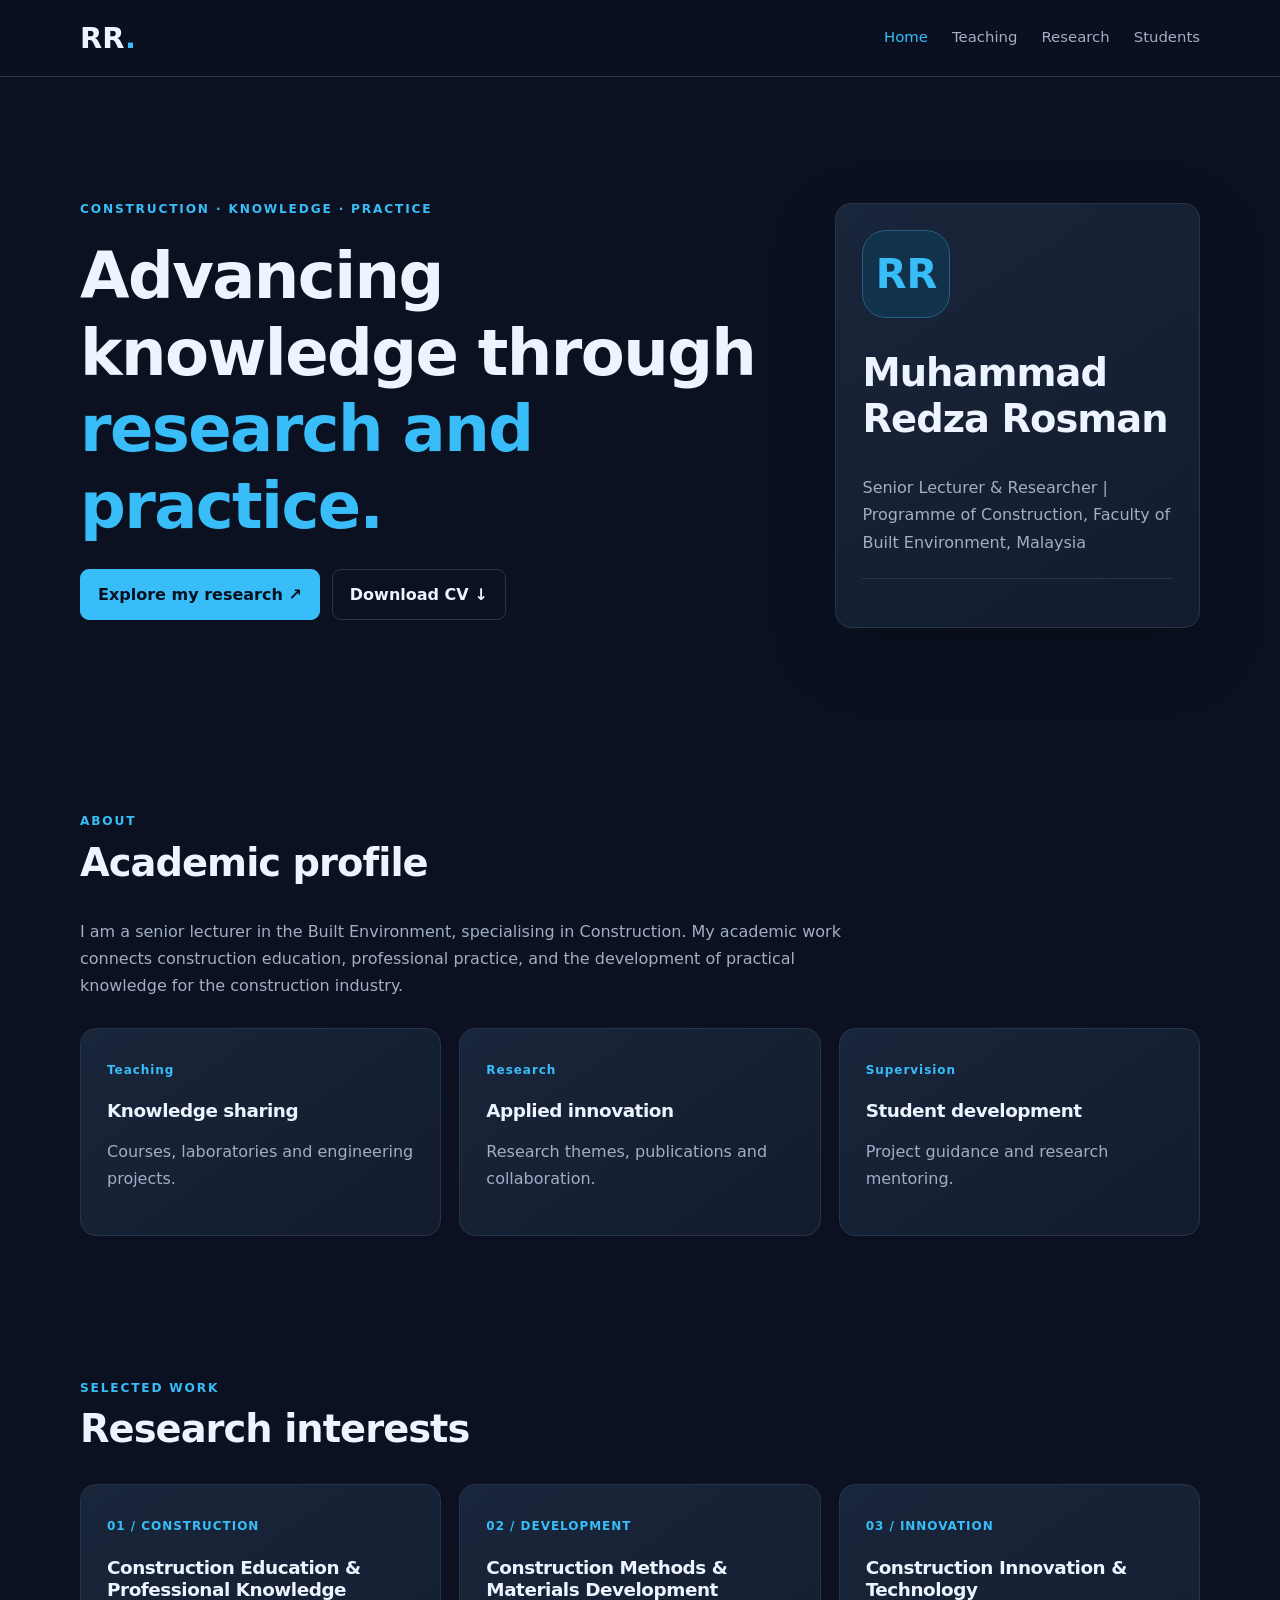
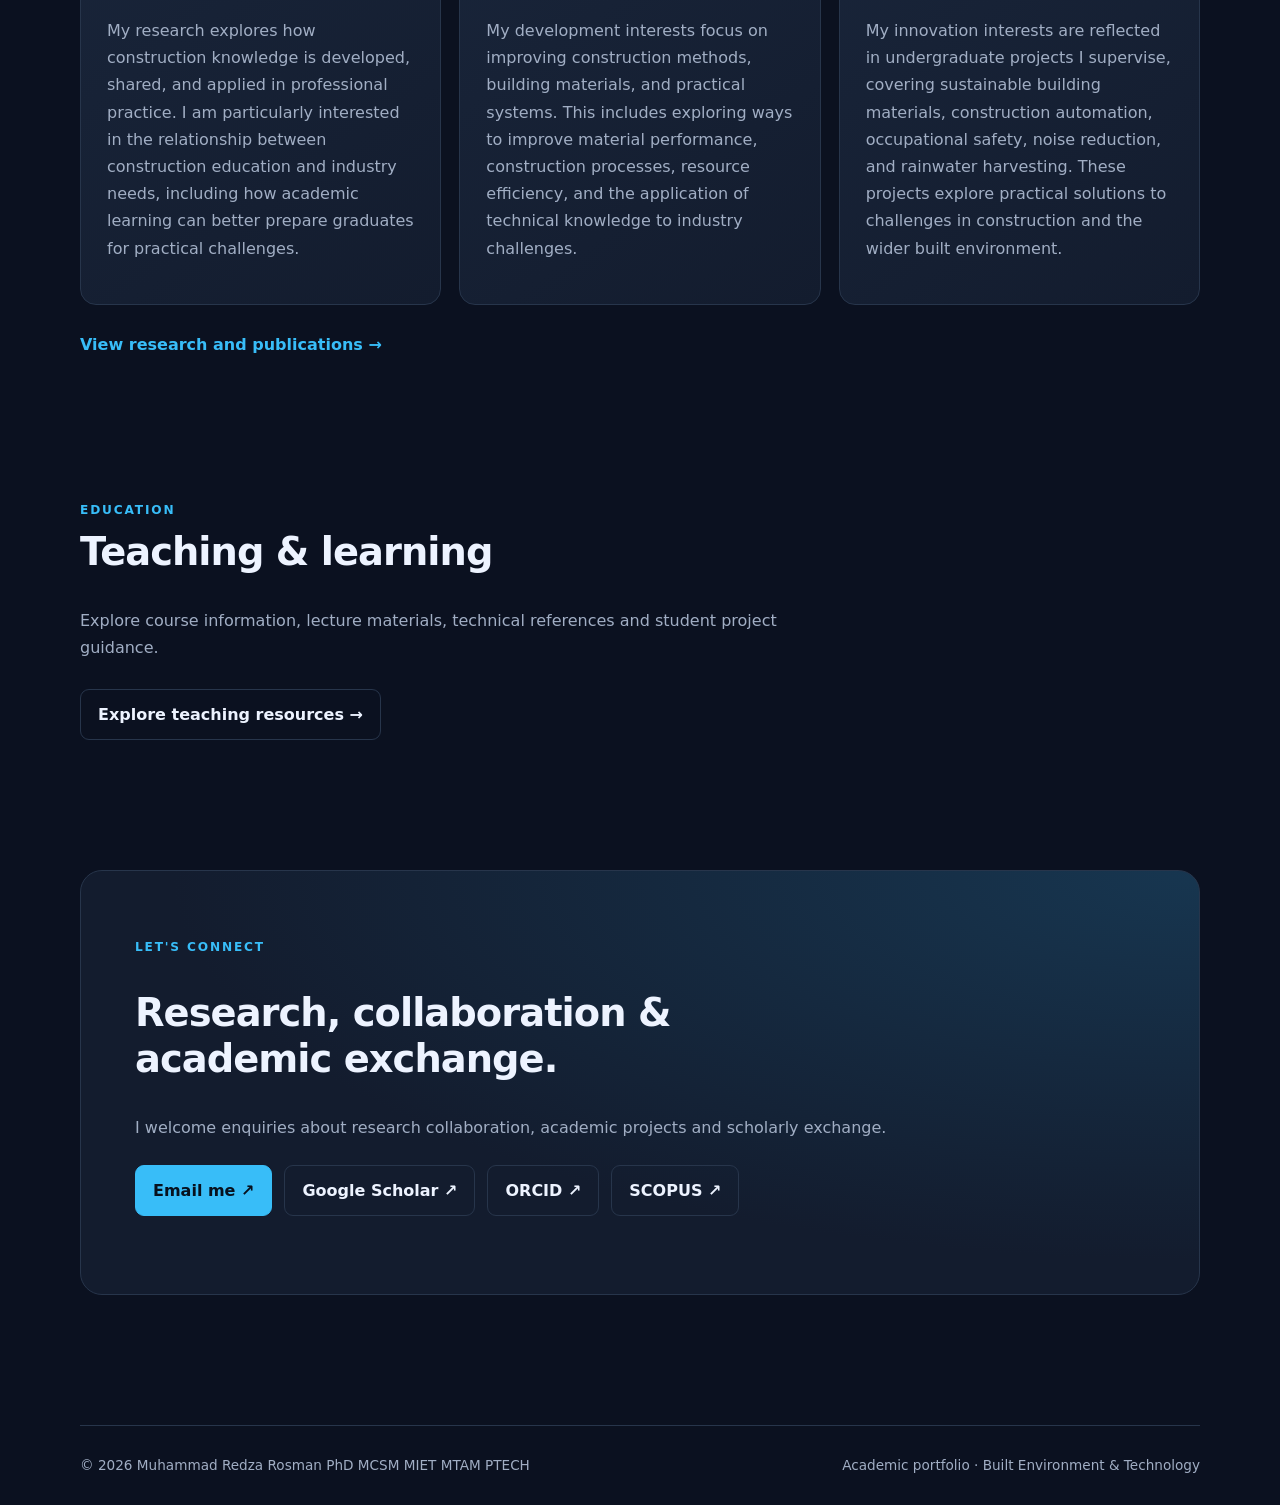
==== commit bd3a1a1b: "Update index.html" ====
--- a/index.html
+++ b/index.html
@@ -128,7 +128,7 @@
 
   <footer class="site-footer container">
     <span>© <span id="year">2026</span> Muhammad Redza Rosman PhD MCSM MIET MTAM PTECH</span>
-    <span>Academic portfolio · Engineering & Technology</span>
+    <span>Academic portfolio · Built Environment & Technology</span>
   </footer>
   <script>
     document.getElementById("year").textContent =
